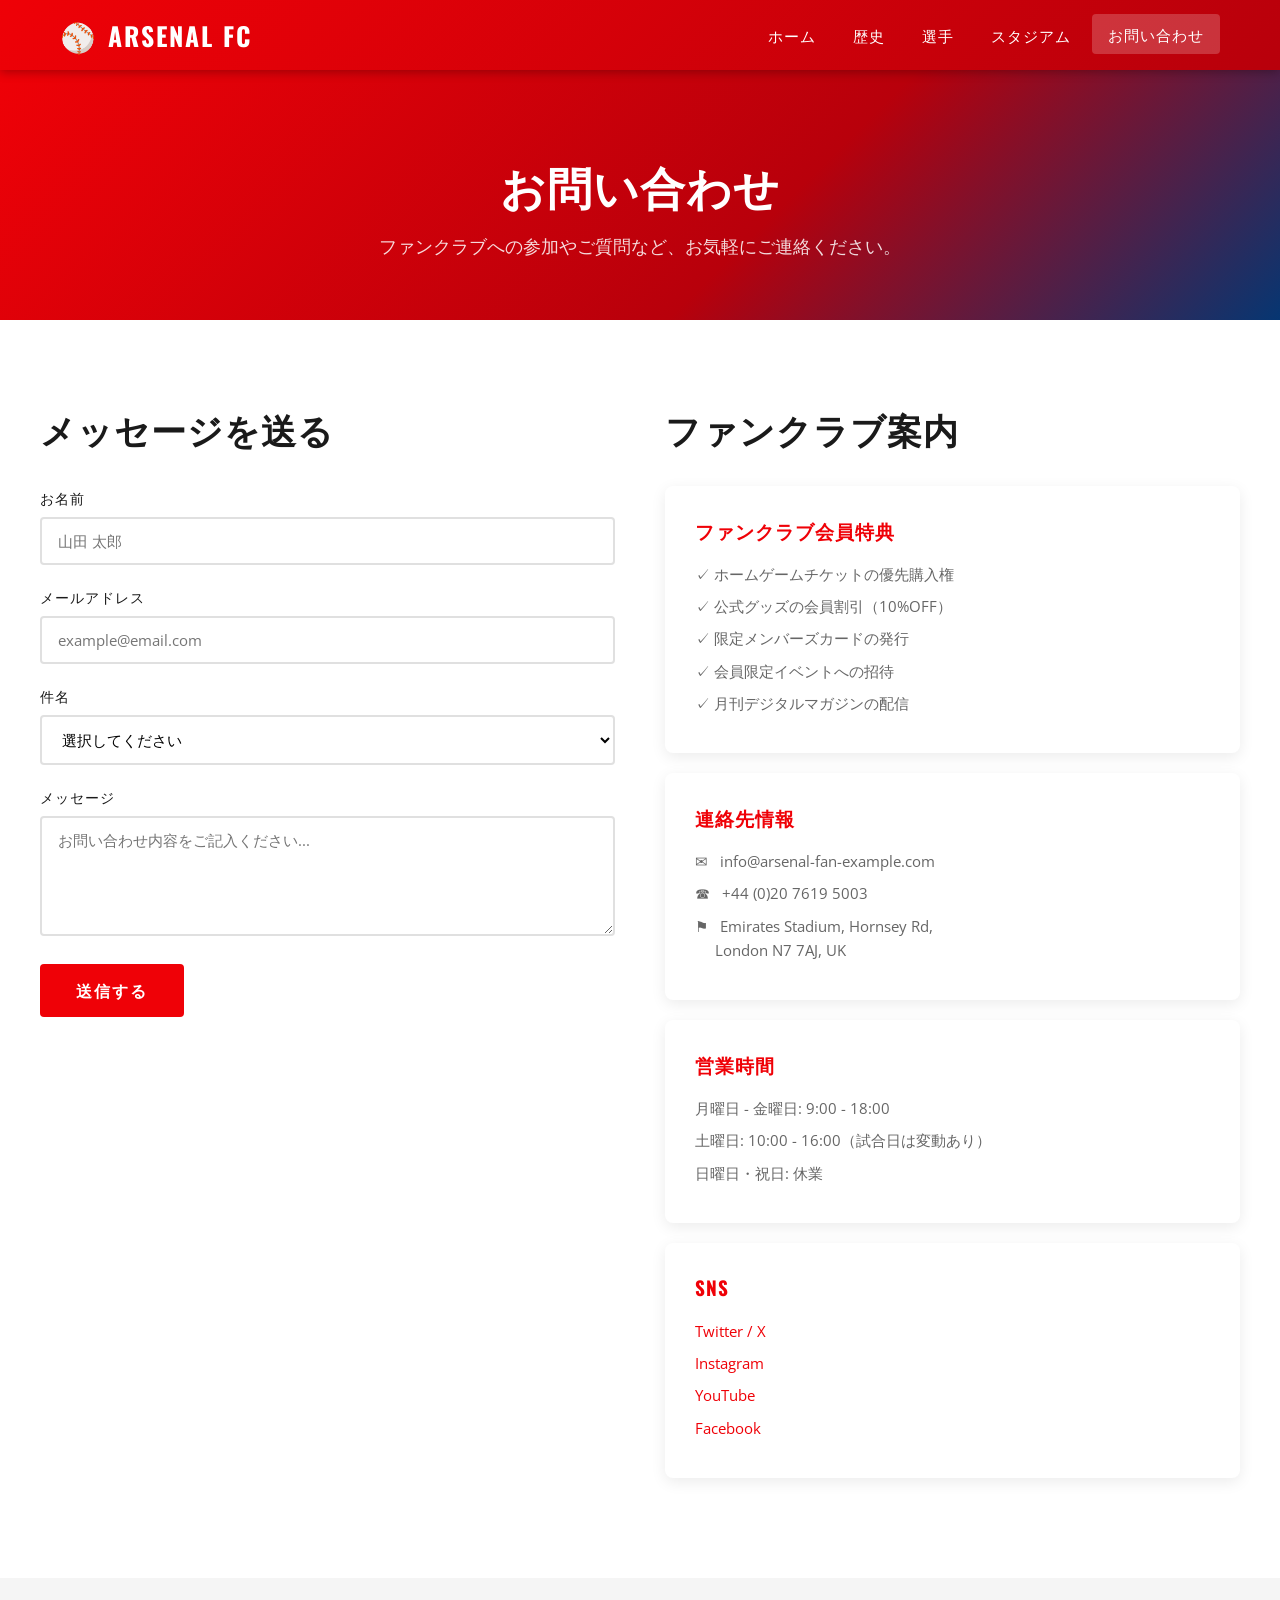
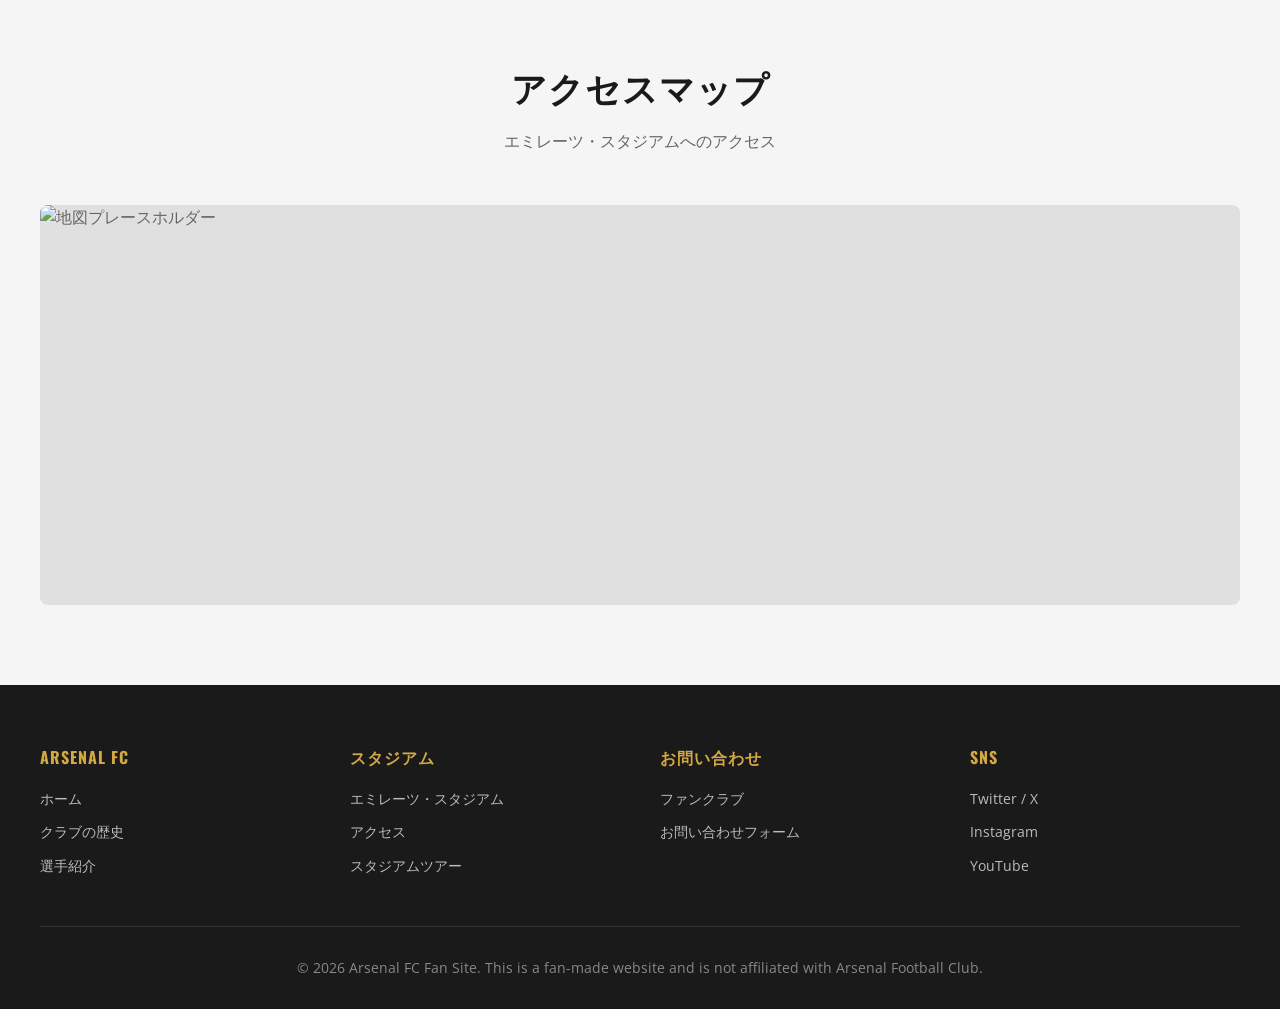
==== contact.html @ c9c91e34 "Add files via upload" ====
<!DOCTYPE html>
<html lang="ja">
<head>
  <meta charset="UTF-8">
  <meta name="viewport" content="width=device-width, initial-scale=1.0">
  <title>Arsenal FC - お問い合わせ</title>
  <link rel="stylesheet" href="style.css">
</head>
<body>

  <!-- Header -->
  <header class="site-header">
    <div class="header-inner">
      <a href="index.html" class="logo">
        <span class="cannon">&#9918;</span> ARSENAL FC
      </a>
      <button class="nav-toggle" onclick="document.querySelector('.main-nav').classList.toggle('open')" aria-label="メニュー">&#9776;</button>
      <nav class="main-nav">
        <ul>
          <li><a href="index.html">ホーム</a></li>
          <li><a href="history.html">歴史</a></li>
          <li><a href="players.html">選手</a></li>
          <li><a href="stadium.html">スタジアム</a></li>
          <li><a href="contact.html" class="active">お問い合わせ</a></li>
        </ul>
      </nav>
    </div>
  </header>

  <!-- Page Hero -->
  <section class="page-hero">
    <h1>お問い合わせ</h1>
    <p>ファンクラブへの参加やご質問など、お気軽にご連絡ください。</p>
  </section>

  <!-- Contact Section -->
  <section class="section section-light">
    <div class="container">
      <div class="contact-grid">

        <!-- Form -->
        <div>
          <h2 class="section-title" style="text-align: left; margin-bottom: 30px;">メッセージを送る</h2>
          <form onsubmit="event.preventDefault(); alert('送信ありがとうございます！（デモ）');">
            <div class="form-group">
              <label for="name">お名前</label>
              <input type="text" id="name" placeholder="山田 太郎" required>
            </div>
            <div class="form-group">
              <label for="email">メールアドレス</label>
              <input type="email" id="email" placeholder="example@email.com" required>
            </div>
            <div class="form-group">
              <label for="subject">件名</label>
              <select id="subject">
                <option value="">選択してください</option>
                <option value="fanclub">ファンクラブについて</option>
                <option value="tickets">チケットについて</option>
                <option value="tour">スタジアムツアーについて</option>
                <option value="shop">グッズ・ショップについて</option>
                <option value="other">その他</option>
              </select>
            </div>
            <div class="form-group">
              <label for="message">メッセージ</label>
              <textarea id="message" placeholder="お問い合わせ内容をご記入ください..." required></textarea>
            </div>
            <button type="submit" class="btn btn-primary" style="background: var(--arsenal-red); color: white;">送信する</button>
          </form>
        </div>

        <!-- Info -->
        <div>
          <h2 class="section-title" style="text-align: left; margin-bottom: 30px;">ファンクラブ案内</h2>

          <div class="contact-info-card">
            <h3>ファンクラブ会員特典</h3>
            <p>&#10003; ホームゲームチケットの優先購入権</p>
            <p>&#10003; 公式グッズの会員割引（10%OFF）</p>
            <p>&#10003; 限定メンバーズカードの発行</p>
            <p>&#10003; 会員限定イベントへの招待</p>
            <p>&#10003; 月刊デジタルマガジンの配信</p>
          </div>

          <div class="contact-info-card">
            <h3>連絡先情報</h3>
            <p><span class="icon">&#9993;</span> info@arsenal-fan-example.com</p>
            <p><span class="icon">&#9742;</span> +44 (0)20 7619 5003</p>
            <p><span class="icon">&#9873;</span> Emirates Stadium, Hornsey Rd,<br>&nbsp;&nbsp;&nbsp;&nbsp;&nbsp;London N7 7AJ, UK</p>
          </div>

          <div class="contact-info-card">
            <h3>営業時間</h3>
            <p>月曜日 - 金曜日: 9:00 - 18:00</p>
            <p>土曜日: 10:00 - 16:00（試合日は変動あり）</p>
            <p>日曜日・祝日: 休業</p>
          </div>

          <div class="contact-info-card">
            <h3>SNS</h3>
            <p><a href="#" style="color: var(--arsenal-red);">Twitter / X</a></p>
            <p><a href="#" style="color: var(--arsenal-red);">Instagram</a></p>
            <p><a href="#" style="color: var(--arsenal-red);">YouTube</a></p>
            <p><a href="#" style="color: var(--arsenal-red);">Facebook</a></p>
          </div>
        </div>

      </div>
    </div>
  </section>

  <!-- Map Placeholder -->
  <section class="section">
    <div class="container">
      <h2 class="section-title">アクセスマップ</h2>
      <p class="section-subtitle">エミレーツ・スタジアムへのアクセス</p>
      <div style="width: 100%; height: 400px; background: var(--light-gray); border-radius: 8px; display: flex; align-items: center; justify-content: center; color: var(--gray);">
        <img src="https://placehold.co/1200x400/E0E0E0/666666?text=Google+Maps+Embed+Area" alt="地図プレースホルダー" style="width: 100%; height: 100%; object-fit: cover; border-radius: 8px;">
      </div>
    </div>
  </section>

  <!-- Footer -->
  <footer class="site-footer">
    <div class="footer-grid">
      <div class="footer-col">
        <h4>Arsenal FC</h4>
        <ul>
          <li><a href="index.html">ホーム</a></li>
          <li><a href="history.html">クラブの歴史</a></li>
          <li><a href="players.html">選手紹介</a></li>
        </ul>
      </div>
      <div class="footer-col">
        <h4>スタジアム</h4>
        <ul>
          <li><a href="stadium.html">エミレーツ・スタジアム</a></li>
          <li><a href="stadium.html">アクセス</a></li>
          <li><a href="stadium.html">スタジアムツアー</a></li>
        </ul>
      </div>
      <div class="footer-col">
        <h4>お問い合わせ</h4>
        <ul>
          <li><a href="contact.html">ファンクラブ</a></li>
          <li><a href="contact.html">お問い合わせフォーム</a></li>
        </ul>
      </div>
      <div class="footer-col">
        <h4>SNS</h4>
        <ul>
          <li><a href="#">Twitter / X</a></li>
          <li><a href="#">Instagram</a></li>
          <li><a href="#">YouTube</a></li>
        </ul>
      </div>
    </div>
    <div class="footer-bottom">
      <p>&copy; 2026 Arsenal FC Fan Site. This is a fan-made website and is not affiliated with Arsenal Football Club.</p>
    </div>
  </footer>

</body>
</html>
---- style.css ----
/* ===== Arsenal FC Website - Global Styles ===== */
@import url('https://fonts.googleapis.com/css2?family=Oswald:wght@400;500;600;700&family=Open+Sans:wght@400;600;700&display=swap');

:root {
  --arsenal-red: #EF0107;
  --arsenal-dark-red: #B8000B;
  --arsenal-navy: #063672;
  --arsenal-gold: #D4A843;
  --white: #FFFFFF;
  --off-white: #F5F5F5;
  --dark: #1A1A1A;
  --gray: #666666;
  --light-gray: #E0E0E0;
}

* {
  margin: 0;
  padding: 0;
  box-sizing: border-box;
}

body {
  font-family: 'Open Sans', sans-serif;
  color: var(--dark);
  background-color: var(--off-white);
  line-height: 1.6;
}

h1, h2, h3, h4 {
  font-family: 'Oswald', sans-serif;
  text-transform: uppercase;
  letter-spacing: 1px;
}

a {
  text-decoration: none;
  color: inherit;
}

img {
  max-width: 100%;
  height: auto;
}

/* ===== Header & Navigation ===== */
.site-header {
  background: linear-gradient(135deg, var(--arsenal-red) 0%, var(--arsenal-dark-red) 100%);
  color: var(--white);
  position: sticky;
  top: 0;
  z-index: 1000;
  box-shadow: 0 2px 10px rgba(0,0,0,0.3);
}

.header-inner {
  max-width: 1200px;
  margin: 0 auto;
  padding: 0 20px;
  display: flex;
  align-items: center;
  justify-content: space-between;
  height: 70px;
}

.logo {
  font-family: 'Oswald', sans-serif;
  font-size: 1.6rem;
  font-weight: 700;
  letter-spacing: 2px;
  display: flex;
  align-items: center;
  gap: 10px;
}

.logo .cannon {
  font-size: 1.8rem;
}

.nav-toggle {
  display: none;
  background: none;
  border: none;
  color: var(--white);
  font-size: 1.6rem;
  cursor: pointer;
  padding: 5px;
}

.main-nav ul {
  display: flex;
  list-style: none;
  gap: 5px;
}

.main-nav a {
  display: block;
  padding: 8px 16px;
  font-family: 'Oswald', sans-serif;
  font-size: 0.95rem;
  font-weight: 500;
  letter-spacing: 1px;
  text-transform: uppercase;
  color: var(--white);
  border-radius: 4px;
  transition: background 0.3s, transform 0.2s;
}

.main-nav a:hover,
.main-nav a.active {
  background: rgba(255,255,255,0.2);
  transform: translateY(-1px);
}

/* ===== Hero Section ===== */
.hero {
  position: relative;
  height: 70vh;
  min-height: 400px;
  display: flex;
  align-items: center;
  justify-content: center;
  text-align: center;
  color: var(--white);
  overflow: hidden;
}

.hero-bg {
  position: absolute;
  inset: 0;
  background: linear-gradient(135deg, var(--arsenal-red), var(--arsenal-dark-red) 50%, var(--arsenal-navy) 100%);
  z-index: 0;
}

.hero-bg::after {
  content: '';
  position: absolute;
  inset: 0;
  background: url("data:image/svg+xml,%3Csvg width='60' height='60' viewBox='0 0 60 60' xmlns='http://www.w3.org/2000/svg'%3E%3Cg fill='none' fill-rule='evenodd'%3E%3Cg fill='%23ffffff' fill-opacity='0.05'%3E%3Cpath d='M36 34v-4h-2v4h-4v2h4v4h2v-4h4v-2h-4zm0-30V0h-2v4h-4v2h4v4h2V6h4V4h-4zM6 34v-4H4v4H0v2h4v4h2v-4h4v-2H6zM6 4V0H4v4H0v2h4v4h2V6h4V4H6z'/%3E%3C/g%3E%3C/g%3E%3C/svg%3E");
}

.hero-content {
  position: relative;
  z-index: 1;
  padding: 20px;
}

.hero h1 {
  font-size: 3.5rem;
  margin-bottom: 15px;
  text-shadow: 2px 4px 8px rgba(0,0,0,0.3);
}

.hero p {
  font-size: 1.25rem;
  max-width: 600px;
  margin: 0 auto 30px;
  opacity: 0.9;
}

.btn {
  display: inline-block;
  padding: 14px 36px;
  font-family: 'Oswald', sans-serif;
  font-size: 1rem;
  font-weight: 600;
  text-transform: uppercase;
  letter-spacing: 2px;
  border-radius: 4px;
  transition: all 0.3s;
  cursor: pointer;
  border: none;
}

.btn-primary {
  background: var(--white);
  color: var(--arsenal-red);
}

.btn-primary:hover {
  background: var(--arsenal-gold);
  color: var(--dark);
  transform: translateY(-2px);
  box-shadow: 0 4px 15px rgba(0,0,0,0.3);
}

.btn-outline {
  background: transparent;
  color: var(--white);
  border: 2px solid var(--white);
}

.btn-outline:hover {
  background: var(--white);
  color: var(--arsenal-red);
}

/* ===== Page Hero (smaller for sub-pages) ===== */
.page-hero {
  background: linear-gradient(135deg, var(--arsenal-red) 0%, var(--arsenal-dark-red) 60%, var(--arsenal-navy) 100%);
  color: var(--white);
  padding: 80px 20px 60px;
  text-align: center;
}

.page-hero h1 {
  font-size: 2.8rem;
  margin-bottom: 10px;
}

.page-hero p {
  font-size: 1.1rem;
  opacity: 0.85;
  max-width: 600px;
  margin: 0 auto;
}

/* ===== Sections ===== */
.section {
  padding: 80px 20px;
}

.section-dark {
  background: var(--dark);
  color: var(--white);
}

.section-red {
  background: var(--arsenal-red);
  color: var(--white);
}

.section-light {
  background: var(--white);
}

.container {
  max-width: 1200px;
  margin: 0 auto;
}

.section-title {
  text-align: center;
  font-size: 2.2rem;
  margin-bottom: 15px;
}

.section-subtitle {
  text-align: center;
  color: var(--gray);
  max-width: 600px;
  margin: 0 auto 50px;
}

.section-dark .section-subtitle {
  color: #aaa;
}

.section-red .section-subtitle {
  color: rgba(255,255,255,0.8);
}

/* ===== Cards ===== */
.card-grid {
  display: grid;
  grid-template-columns: repeat(auto-fit, minmax(300px, 1fr));
  gap: 30px;
}

.card {
  background: var(--white);
  border-radius: 8px;
  overflow: hidden;
  box-shadow: 0 4px 15px rgba(0,0,0,0.08);
  transition: transform 0.3s, box-shadow 0.3s;
}

.card:hover {
  transform: translateY(-5px);
  box-shadow: 0 8px 25px rgba(0,0,0,0.15);
}

.card-img {
  width: 100%;
  height: 200px;
  object-fit: cover;
  background: var(--light-gray);
  display: flex;
  align-items: center;
  justify-content: center;
  color: var(--gray);
  font-size: 0.9rem;
}

.card-body {
  padding: 25px;
}

.card-body h3 {
  font-size: 1.3rem;
  margin-bottom: 10px;
  color: var(--arsenal-red);
}

.card-body p {
  color: var(--gray);
  font-size: 0.95rem;
}

/* ===== Player Cards ===== */
.player-card {
  text-align: center;
  background: var(--white);
  border-radius: 8px;
  overflow: hidden;
  box-shadow: 0 4px 15px rgba(0,0,0,0.08);
  transition: transform 0.3s;
}

.player-card:hover {
  transform: translateY(-5px);
}

.player-img {
  width: 100%;
  height: 280px;
  background: linear-gradient(135deg, var(--arsenal-red), var(--arsenal-dark-red));
  display: flex;
  align-items: center;
  justify-content: center;
  color: var(--white);
  font-size: 4rem;
}

.player-info {
  padding: 20px;
}

.player-info h3 {
  font-size: 1.2rem;
  color: var(--dark);
  margin-bottom: 5px;
}

.player-info .position {
  color: var(--arsenal-red);
  font-weight: 600;
  font-size: 0.85rem;
  text-transform: uppercase;
  letter-spacing: 1px;
  margin-bottom: 8px;
}

.player-info .years {
  color: var(--gray);
  font-size: 0.85rem;
}

.player-info p {
  color: var(--gray);
  font-size: 0.9rem;
  margin-top: 10px;
}

/* ===== Stats Bar ===== */
.stats-bar {
  display: grid;
  grid-template-columns: repeat(auto-fit, minmax(150px, 1fr));
  gap: 20px;
  text-align: center;
  padding: 40px 0;
}

.stat-item h3 {
  font-size: 2.5rem;
  color: var(--arsenal-gold);
  margin-bottom: 5px;
}

.stat-item p {
  font-size: 0.9rem;
  opacity: 0.8;
}

/* ===== Timeline ===== */
.timeline {
  position: relative;
  max-width: 800px;
  margin: 0 auto;
  padding: 20px 0;
}

.timeline::before {
  content: '';
  position: absolute;
  left: 50%;
  transform: translateX(-50%);
  width: 3px;
  height: 100%;
  background: var(--arsenal-red);
}

.timeline-item {
  position: relative;
  width: 50%;
  padding: 20px 40px;
}

.timeline-item:nth-child(odd) {
  left: 0;
  text-align: right;
}

.timeline-item:nth-child(even) {
  left: 50%;
}

.timeline-item::before {
  content: '';
  position: absolute;
  top: 30px;
  width: 16px;
  height: 16px;
  background: var(--arsenal-red);
  border: 3px solid var(--white);
  border-radius: 50%;
}

.timeline-item:nth-child(odd)::before {
  right: -8px;
}

.timeline-item:nth-child(even)::before {
  left: -8px;
}

.timeline-year {
  font-family: 'Oswald', sans-serif;
  font-size: 1.4rem;
  color: var(--arsenal-red);
  margin-bottom: 5px;
}

.timeline-text h3 {
  font-size: 1.1rem;
  margin-bottom: 5px;
  text-transform: none;
}

.timeline-text p {
  font-size: 0.9rem;
  color: var(--gray);
}

/* ===== Stadium Info ===== */
.stadium-feature {
  display: grid;
  grid-template-columns: 1fr 1fr;
  gap: 40px;
  align-items: center;
  margin-bottom: 60px;
}

.stadium-feature:nth-child(even) {
  direction: rtl;
}

.stadium-feature:nth-child(even) > * {
  direction: ltr;
}

.stadium-img {
  width: 100%;
  height: 350px;
  background: var(--light-gray);
  border-radius: 8px;
  display: flex;
  align-items: center;
  justify-content: center;
  color: var(--gray);
  font-size: 0.9rem;
  overflow: hidden;
}

.stadium-text h3 {
  font-size: 1.6rem;
  color: var(--arsenal-red);
  margin-bottom: 15px;
}

.stadium-text p {
  color: var(--gray);
  margin-bottom: 12px;
}

/* ===== Contact Form ===== */
.contact-grid {
  display: grid;
  grid-template-columns: 1fr 1fr;
  gap: 50px;
}

.form-group {
  margin-bottom: 20px;
}

.form-group label {
  display: block;
  font-family: 'Oswald', sans-serif;
  font-size: 0.9rem;
  text-transform: uppercase;
  letter-spacing: 1px;
  margin-bottom: 8px;
  color: var(--dark);
}

.form-group input,
.form-group textarea,
.form-group select {
  width: 100%;
  padding: 12px 16px;
  border: 2px solid var(--light-gray);
  border-radius: 4px;
  font-family: 'Open Sans', sans-serif;
  font-size: 0.95rem;
  transition: border-color 0.3s;
  background: var(--white);
}

.form-group input:focus,
.form-group textarea:focus,
.form-group select:focus {
  outline: none;
  border-color: var(--arsenal-red);
}

.form-group textarea {
  resize: vertical;
  min-height: 120px;
}

.contact-info-card {
  background: var(--white);
  border-radius: 8px;
  padding: 30px;
  box-shadow: 0 4px 15px rgba(0,0,0,0.08);
  margin-bottom: 20px;
}

.contact-info-card h3 {
  font-size: 1.2rem;
  color: var(--arsenal-red);
  margin-bottom: 15px;
}

.contact-info-card p {
  color: var(--gray);
  margin-bottom: 8px;
  font-size: 0.95rem;
}

.contact-info-card .icon {
  margin-right: 8px;
}

/* ===== Footer ===== */
.site-footer {
  background: var(--dark);
  color: var(--white);
  padding: 60px 20px 30px;
}

.footer-grid {
  max-width: 1200px;
  margin: 0 auto;
  display: grid;
  grid-template-columns: repeat(auto-fit, minmax(220px, 1fr));
  gap: 40px;
  margin-bottom: 40px;
}

.footer-col h4 {
  font-size: 1rem;
  margin-bottom: 15px;
  color: var(--arsenal-gold);
}

.footer-col ul {
  list-style: none;
}

.footer-col li {
  margin-bottom: 8px;
}

.footer-col a {
  color: #bbb;
  font-size: 0.9rem;
  transition: color 0.3s;
}

.footer-col a:hover {
  color: var(--white);
}

.footer-bottom {
  max-width: 1200px;
  margin: 0 auto;
  text-align: center;
  padding-top: 30px;
  border-top: 1px solid #333;
  font-size: 0.85rem;
  color: #888;
}

/* ===== Responsive ===== */
@media (max-width: 768px) {
  .nav-toggle {
    display: block;
  }

  .main-nav {
    display: none;
    position: absolute;
    top: 70px;
    left: 0;
    right: 0;
    background: var(--arsenal-dark-red);
    padding: 20px;
    box-shadow: 0 4px 10px rgba(0,0,0,0.3);
  }

  .main-nav.open {
    display: block;
  }

  .main-nav ul {
    flex-direction: column;
    gap: 5px;
  }

  .main-nav a {
    padding: 12px 16px;
  }

  .hero h1 {
    font-size: 2.2rem;
  }

  .hero p {
    font-size: 1rem;
  }

  .page-hero h1 {
    font-size: 2rem;
  }

  .section {
    padding: 50px 20px;
  }

  .section-title {
    font-size: 1.8rem;
  }

  .timeline::before {
    left: 20px;
  }

  .timeline-item {
    width: 100%;
    left: 0 !important;
    text-align: left !important;
    padding-left: 50px;
    padding-right: 20px;
  }

  .timeline-item::before {
    left: 12px !important;
    right: auto !important;
  }

  .stadium-feature {
    grid-template-columns: 1fr;
  }

  .stadium-feature:nth-child(even) {
    direction: ltr;
  }

  .contact-grid {
    grid-template-columns: 1fr;
  }

  .stats-bar {
    grid-template-columns: repeat(2, 1fr);
  }

  .card-grid {
    grid-template-columns: 1fr;
  }
}

@media (max-width: 480px) {
  .hero {
    height: 60vh;
    min-height: 350px;
  }

  .hero h1 {
    font-size: 1.8rem;
  }

  .btn {
    padding: 12px 28px;
    font-size: 0.9rem;
  }

  .stats-bar {
    grid-template-columns: 1fr 1fr;
  }

  .stat-item h3 {
    font-size: 2rem;
  }
}
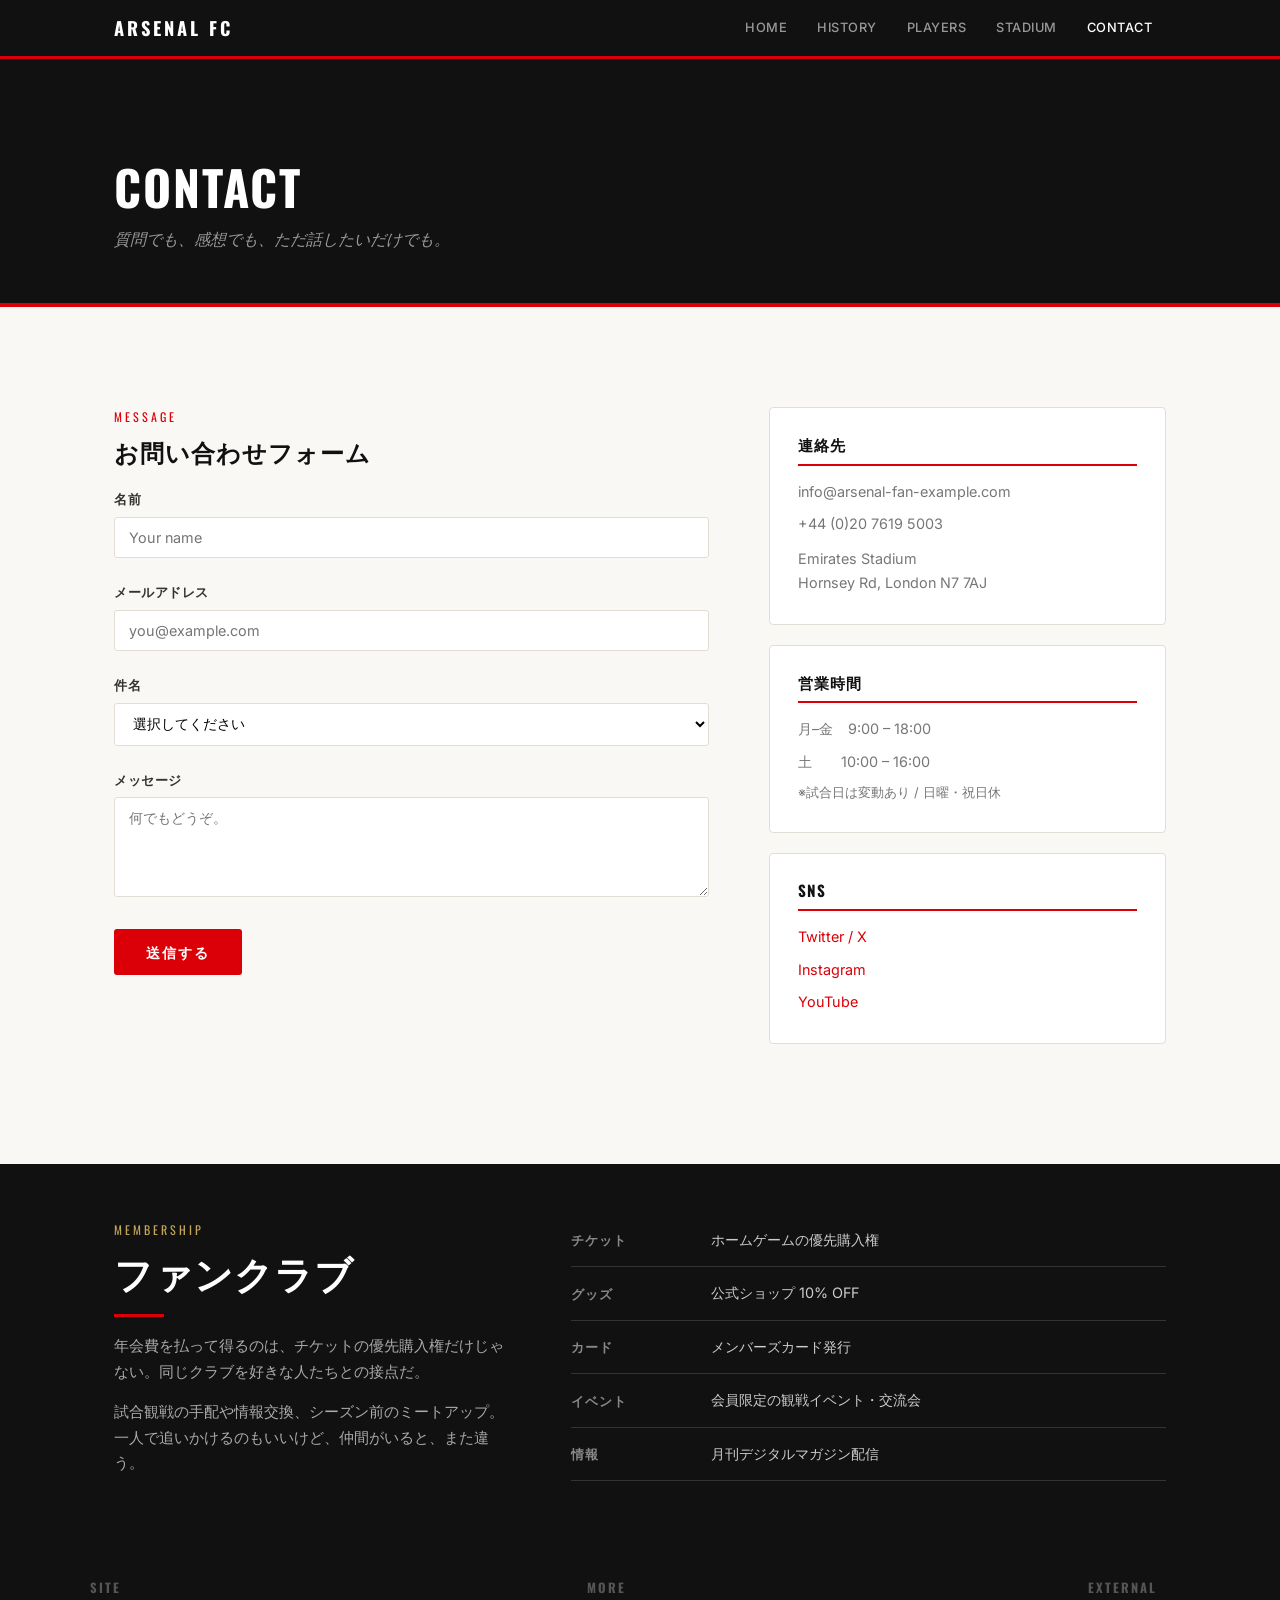
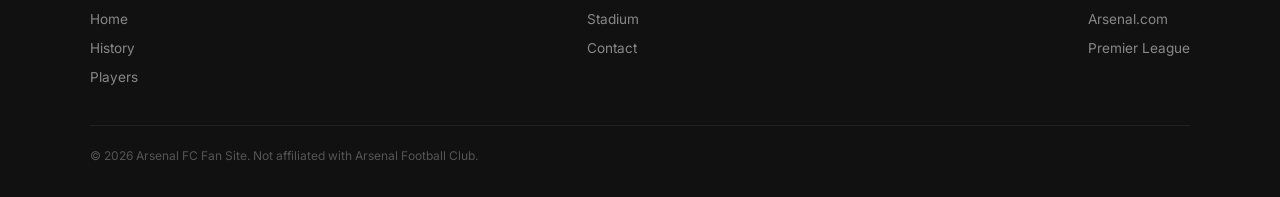
==== commit b87575df: "修正_v1 AI臭削除のためテキストとレイアウト調整" ====
--- a/contact.html
+++ b/contact.html
@@ -3,105 +3,90 @@
 <head>
   <meta charset="UTF-8">
   <meta name="viewport" content="width=device-width, initial-scale=1.0">
-  <title>Arsenal FC - お問い合わせ</title>
+  <title>Arsenal FC — Contact</title>
   <link rel="stylesheet" href="style.css">
 </head>
 <body>
 
-  <!-- Header -->
   <header class="site-header">
     <div class="header-inner">
-      <a href="index.html" class="logo">
-        <span class="cannon">&#9918;</span> ARSENAL FC
-      </a>
-      <button class="nav-toggle" onclick="document.querySelector('.main-nav').classList.toggle('open')" aria-label="メニュー">&#9776;</button>
+      <a href="index.html" class="logo">Arsenal FC</a>
+      <button class="nav-toggle" onclick="document.querySelector('.main-nav').classList.toggle('open')" aria-label="Menu">&#9776;</button>
       <nav class="main-nav">
         <ul>
-          <li><a href="index.html">ホーム</a></li>
-          <li><a href="history.html">歴史</a></li>
-          <li><a href="players.html">選手</a></li>
-          <li><a href="stadium.html">スタジアム</a></li>
-          <li><a href="contact.html" class="active">お問い合わせ</a></li>
+          <li><a href="index.html">Home</a></li>
+          <li><a href="history.html">History</a></li>
+          <li><a href="players.html">Players</a></li>
+          <li><a href="stadium.html">Stadium</a></li>
+          <li><a href="contact.html" class="active">Contact</a></li>
         </ul>
       </nav>
     </div>
   </header>
 
-  <!-- Page Hero -->
-  <section class="page-hero">
-    <h1>お問い合わせ</h1>
-    <p>ファンクラブへの参加やご質問など、お気軽にご連絡ください。</p>
-  </section>
+  <div class="page-header">
+    <div class="container">
+      <h1>Contact</h1>
+      <p class="lead">質問でも、感想でも、ただ話したいだけでも。</p>
+    </div>
+  </div>
+  <div class="page-header-accent"></div>
 
-  <!-- Contact Section -->
-  <section class="section section-light">
+  <!-- メインコンテンツ: フォーム（左寄せで広め） + サイドに情報（狭め） -->
+  <section class="section">
     <div class="container">
-      <div class="contact-grid">
+      <div class="split split--wide-left">
 
-        <!-- Form -->
         <div>
-          <h2 class="section-title" style="text-align: left; margin-bottom: 30px;">メッセージを送る</h2>
-          <form onsubmit="event.preventDefault(); alert('送信ありがとうございます！（デモ）');">
+          <span class="overline">Message</span>
+          <h2 class="heading-md" style="margin-bottom: 24px;">お問い合わせフォーム</h2>
+          <form onsubmit="event.preventDefault(); alert('送信しました（デモ）');">
             <div class="form-group">
-              <label for="name">お名前</label>
-              <input type="text" id="name" placeholder="山田 太郎" required>
+              <label for="name">名前</label>
+              <input type="text" id="name" placeholder="Your name" required>
             </div>
             <div class="form-group">
               <label for="email">メールアドレス</label>
-              <input type="email" id="email" placeholder="example@email.com" required>
+              <input type="email" id="email" placeholder="you@example.com" required>
             </div>
             <div class="form-group">
               <label for="subject">件名</label>
               <select id="subject">
                 <option value="">選択してください</option>
                 <option value="fanclub">ファンクラブについて</option>
-                <option value="tickets">チケットについて</option>
-                <option value="tour">スタジアムツアーについて</option>
-                <option value="shop">グッズ・ショップについて</option>
-                <option value="other">その他</option>
+                <option value="tickets">チケット関連</option>
+                <option value="tour">スタジアムツアー</option>
+                <option value="general">その他・一般</option>
               </select>
             </div>
             <div class="form-group">
               <label for="message">メッセージ</label>
-              <textarea id="message" placeholder="お問い合わせ内容をご記入ください..." required></textarea>
+              <textarea id="message" placeholder="何でもどうぞ。" required></textarea>
             </div>
-            <button type="submit" class="btn btn-primary" style="background: var(--arsenal-red); color: white;">送信する</button>
+            <button type="submit" class="btn btn--red">送信する</button>
           </form>
         </div>
 
-        <!-- Info -->
         <div>
-          <h2 class="section-title" style="text-align: left; margin-bottom: 30px;">ファンクラブ案内</h2>
-
-          <div class="contact-info-card">
-            <h3>ファンクラブ会員特典</h3>
-            <p>&#10003; ホームゲームチケットの優先購入権</p>
-            <p>&#10003; 公式グッズの会員割引（10%OFF）</p>
-            <p>&#10003; 限定メンバーズカードの発行</p>
-            <p>&#10003; 会員限定イベントへの招待</p>
-            <p>&#10003; 月刊デジタルマガジンの配信</p>
+          <div class="aside-box">
+            <h3>連絡先</h3>
+            <p>info@arsenal-fan-example.com</p>
+            <p>+44 (0)20 7619 5003</p>
+            <p style="margin-top: 10px;">Emirates Stadium<br>Hornsey Rd, London N7 7AJ</p>
           </div>
 
-          <div class="contact-info-card">
-            <h3>連絡先情報</h3>
-            <p><span class="icon">&#9993;</span> info@arsenal-fan-example.com</p>
-            <p><span class="icon">&#9742;</span> +44 (0)20 7619 5003</p>
-            <p><span class="icon">&#9873;</span> Emirates Stadium, Hornsey Rd,<br>&nbsp;&nbsp;&nbsp;&nbsp;&nbsp;London N7 7AJ, UK</p>
+          <div class="aside-box">
+            <h3>営業時間</h3>
+            <p>月–金 &ensp; 9:00 – 18:00</p>
+            <p>土 &ensp;&ensp;&ensp; 10:00 – 16:00</p>
+            <p style="font-size: 0.8rem; margin-top: 6px;">※試合日は変動あり / 日曜・祝日休</p>
           </div>
 
-          <div class="contact-info-card">
-            <h3>営業時間</h3>
-            <p>月曜日 - 金曜日: 9:00 - 18:00</p>
-            <p>土曜日: 10:00 - 16:00（試合日は変動あり）</p>
-            <p>日曜日・祝日: 休業</p>
-          </div>
-
-          <div class="contact-info-card">
+          <div class="aside-box">
             <h3>SNS</h3>
-            <p><a href="#" style="color: var(--arsenal-red);">Twitter / X</a></p>
-            <p><a href="#" style="color: var(--arsenal-red);">Instagram</a></p>
-            <p><a href="#" style="color: var(--arsenal-red);">YouTube</a></p>
-            <p><a href="#" style="color: var(--arsenal-red);">Facebook</a></p>
+            <p><a href="#" style="color: var(--red);">Twitter / X</a></p>
+            <p><a href="#" style="color: var(--red);">Instagram</a></p>
+            <p><a href="#" style="color: var(--red);">YouTube</a></p>
           </div>
         </div>
 
@@ -109,54 +94,59 @@
     </div>
   </section>
 
-  <!-- Map Placeholder -->
-  <section class="section">
+  <!-- ファンクラブ案内: 独立したセクションとして切り出す -->
+  <section class="section--tight section--dark">
     <div class="container">
-      <h2 class="section-title">アクセスマップ</h2>
-      <p class="section-subtitle">エミレーツ・スタジアムへのアクセス</p>
-      <div style="width: 100%; height: 400px; background: var(--light-gray); border-radius: 8px; display: flex; align-items: center; justify-content: center; color: var(--gray);">
-        <img src="https://placehold.co/1200x400/E0E0E0/666666?text=Google+Maps+Embed+Area" alt="地図プレースホルダー" style="width: 100%; height: 100%; object-fit: cover; border-radius: 8px;">
+      <div class="split split--wide-right split--center">
+        <div>
+          <span class="overline">Membership</span>
+          <h2 class="heading-lg">ファンクラブ</h2>
+          <div class="red-line" style="margin-bottom: 16px;"></div>
+          <div class="prose">
+            <p>年会費を払って得るのは、チケットの優先購入権だけじゃない。同じクラブを好きな人たちとの接点だ。</p>
+            <p>試合観戦の手配や情報交換、シーズン前のミートアップ。一人で追いかけるのもいいけど、仲間がいると、また違う。</p>
+          </div>
+        </div>
+        <div>
+          <table class="info-table">
+            <tr><th>チケット</th><td>ホームゲームの優先購入権</td></tr>
+            <tr><th>グッズ</th><td>公式ショップ 10% OFF</td></tr>
+            <tr><th>カード</th><td>メンバーズカード発行</td></tr>
+            <tr><th>イベント</th><td>会員限定の観戦イベント・交流会</td></tr>
+            <tr><th>情報</th><td>月刊デジタルマガジン配信</td></tr>
+          </table>
+        </div>
       </div>
     </div>
   </section>
 
-  <!-- Footer -->
   <footer class="site-footer">
-    <div class="footer-grid">
+    <div class="footer-inner">
       <div class="footer-col">
-        <h4>Arsenal FC</h4>
+        <h4>Site</h4>
         <ul>
-          <li><a href="index.html">ホーム</a></li>
-          <li><a href="history.html">クラブの歴史</a></li>
-          <li><a href="players.html">選手紹介</a></li>
+          <li><a href="index.html">Home</a></li>
+          <li><a href="history.html">History</a></li>
+          <li><a href="players.html">Players</a></li>
         </ul>
       </div>
       <div class="footer-col">
-        <h4>スタジアム</h4>
+        <h4>More</h4>
         <ul>
-          <li><a href="stadium.html">エミレーツ・スタジアム</a></li>
-          <li><a href="stadium.html">アクセス</a></li>
-          <li><a href="stadium.html">スタジアムツアー</a></li>
+          <li><a href="stadium.html">Stadium</a></li>
+          <li><a href="contact.html">Contact</a></li>
         </ul>
       </div>
       <div class="footer-col">
-        <h4>お問い合わせ</h4>
+        <h4>External</h4>
         <ul>
-          <li><a href="contact.html">ファンクラブ</a></li>
-          <li><a href="contact.html">お問い合わせフォーム</a></li>
-        </ul>
-      </div>
-      <div class="footer-col">
-        <h4>SNS</h4>
-        <ul>
-          <li><a href="#">Twitter / X</a></li>
-          <li><a href="#">Instagram</a></li>
-          <li><a href="#">YouTube</a></li>
+          <li><a href="#">Arsenal.com</a></li>
+          <li><a href="#">Premier League</a></li>
         </ul>
       </div>
     </div>
     <div class="footer-bottom">
-      <p>&copy; 2026 Arsenal FC Fan Site. This is a fan-made website and is not affiliated with Arsenal Football Club.</p>
+      &copy; 2026 Arsenal FC Fan Site. Not affiliated with Arsenal Football Club.
     </div>
   </footer>
 
--- a/style.css
+++ b/style.css
@@ -1,725 +1,575 @@
-/* ===== Arsenal FC Website - Global Styles ===== */
-@import url('https://fonts.googleapis.com/css2?family=Oswald:wght@400;500;600;700&family=Open+Sans:wght@400;600;700&display=swap');
+@import url('https://fonts.googleapis.com/css2?family=Oswald:wght@400;500;600;700&family=Source+Serif+4:ital,wght@0,400;0,600;0,700;1,400&family=Inter:wght@400;500;600&display=swap');
 
 :root {
-  --arsenal-red: #EF0107;
-  --arsenal-dark-red: #B8000B;
-  --arsenal-navy: #063672;
-  --arsenal-gold: #D4A843;
+  --red: #DB0007;
+  --dark-red: #9C0004;
+  --navy: #063672;
+  --gold: #C5A55A;
   --white: #FFFFFF;
-  --off-white: #F5F5F5;
-  --dark: #1A1A1A;
-  --gray: #666666;
-  --light-gray: #E0E0E0;
-}
-
-* {
-  margin: 0;
-  padding: 0;
-  box-sizing: border-box;
-}
+  --cream: #FAF8F5;
+  --dark: #111111;
+  --mid: #333333;
+  --gray: #777777;
+  --border: #E2DDD5;
+}
+
+*, *::before, *::after { margin: 0; padding: 0; box-sizing: border-box; }
 
 body {
-  font-family: 'Open Sans', sans-serif;
+  font-family: 'Inter', sans-serif;
   color: var(--dark);
-  background-color: var(--off-white);
-  line-height: 1.6;
-}
-
-h1, h2, h3, h4 {
-  font-family: 'Oswald', sans-serif;
-  text-transform: uppercase;
-  letter-spacing: 1px;
-}
-
-a {
-  text-decoration: none;
-  color: inherit;
-}
-
-img {
-  max-width: 100%;
-  height: auto;
-}
-
-/* ===== Header & Navigation ===== */
+  background: var(--cream);
+  line-height: 1.7;
+  font-size: 15px;
+  -webkit-font-smoothing: antialiased;
+}
+
+h1, h2, h3, h4 { font-family: 'Oswald', sans-serif; line-height: 1.15; }
+.serif { font-family: 'Source Serif 4', Georgia, serif; }
+
+a { text-decoration: none; color: inherit; }
+img { max-width: 100%; height: auto; display: block; }
+
+/* ---------- Header ---------- */
 .site-header {
-  background: linear-gradient(135deg, var(--arsenal-red) 0%, var(--arsenal-dark-red) 100%);
-  color: var(--white);
+  background: var(--dark);
   position: sticky;
   top: 0;
-  z-index: 1000;
-  box-shadow: 0 2px 10px rgba(0,0,0,0.3);
-}
-
+  z-index: 100;
+  border-bottom: 3px solid var(--red);
+}
 .header-inner {
-  max-width: 1200px;
+  max-width: 1100px;
   margin: 0 auto;
-  padding: 0 20px;
+  padding: 0 24px;
   display: flex;
   align-items: center;
   justify-content: space-between;
-  height: 70px;
-}
-
+  height: 56px;
+}
 .logo {
   font-family: 'Oswald', sans-serif;
-  font-size: 1.6rem;
+  font-size: 1.15rem;
   font-weight: 700;
-  letter-spacing: 2px;
-  display: flex;
-  align-items: center;
-  gap: 10px;
-}
-
-.logo .cannon {
-  font-size: 1.8rem;
-}
-
+  letter-spacing: 3px;
+  color: var(--white);
+  text-transform: uppercase;
+}
 .nav-toggle {
   display: none;
   background: none;
   border: none;
   color: var(--white);
-  font-size: 1.6rem;
+  font-size: 1.4rem;
   cursor: pointer;
-  padding: 5px;
-}
-
-.main-nav ul {
-  display: flex;
-  list-style: none;
-  gap: 5px;
-}
-
+}
+.main-nav ul { display: flex; list-style: none; gap: 2px; }
 .main-nav a {
   display: block;
-  padding: 8px 16px;
-  font-family: 'Oswald', sans-serif;
-  font-size: 0.95rem;
+  padding: 6px 14px;
+  font-family: 'Inter', sans-serif;
+  font-size: 0.8rem;
   font-weight: 500;
-  letter-spacing: 1px;
-  text-transform: uppercase;
-  color: var(--white);
-  border-radius: 4px;
-  transition: background 0.3s, transform 0.2s;
-}
-
-.main-nav a:hover,
-.main-nav a.active {
-  background: rgba(255,255,255,0.2);
-  transform: translateY(-1px);
-}
-
-/* ===== Hero Section ===== */
+  letter-spacing: 0.5px;
+  text-transform: uppercase;
+  color: #999;
+  transition: color 0.2s;
+}
+.main-nav a:hover { color: var(--white); }
+.main-nav a.active { color: var(--white); }
+
+/* ---------- Hero (index only) ---------- */
 .hero {
   position: relative;
-  height: 70vh;
-  min-height: 400px;
+  min-height: 85vh;
   display: flex;
-  align-items: center;
-  justify-content: center;
-  text-align: center;
+  align-items: flex-end;
   color: var(--white);
   overflow: hidden;
-}
-
+  background: var(--dark);
+}
 .hero-bg {
   position: absolute;
   inset: 0;
-  background: linear-gradient(135deg, var(--arsenal-red), var(--arsenal-dark-red) 50%, var(--arsenal-navy) 100%);
-  z-index: 0;
-}
-
+  background: linear-gradient(160deg, var(--red) 0%, var(--dark-red) 40%, var(--navy) 100%);
+  opacity: 0.9;
+}
 .hero-bg::after {
   content: '';
   position: absolute;
   inset: 0;
-  background: url("data:image/svg+xml,%3Csvg width='60' height='60' viewBox='0 0 60 60' xmlns='http://www.w3.org/2000/svg'%3E%3Cg fill='none' fill-rule='evenodd'%3E%3Cg fill='%23ffffff' fill-opacity='0.05'%3E%3Cpath d='M36 34v-4h-2v4h-4v2h4v4h2v-4h4v-2h-4zm0-30V0h-2v4h-4v2h4v4h2V6h4V4h-4zM6 34v-4H4v4H0v2h4v4h2v-4h4v-2H6zM6 4V0H4v4H0v2h4v4h2V6h4V4H6z'/%3E%3C/g%3E%3C/g%3E%3C/svg%3E");
-}
-
+  background: linear-gradient(to top, rgba(0,0,0,0.6) 0%, transparent 50%);
+}
 .hero-content {
   position: relative;
   z-index: 1;
-  padding: 20px;
-}
-
-.hero h1 {
-  font-size: 3.5rem;
-  margin-bottom: 15px;
-  text-shadow: 2px 4px 8px rgba(0,0,0,0.3);
-}
-
-.hero p {
-  font-size: 1.25rem;
-  max-width: 600px;
-  margin: 0 auto 30px;
-  opacity: 0.9;
-}
-
-.btn {
-  display: inline-block;
-  padding: 14px 36px;
-  font-family: 'Oswald', sans-serif;
-  font-size: 1rem;
-  font-weight: 600;
-  text-transform: uppercase;
+  max-width: 1100px;
+  margin: 0 auto;
+  padding: 0 24px 80px;
+  width: 100%;
+}
+.hero-content h1 {
+  font-size: 4.5rem;
+  font-weight: 700;
   letter-spacing: 2px;
-  border-radius: 4px;
-  transition: all 0.3s;
-  cursor: pointer;
-  border: none;
-}
-
-.btn-primary {
-  background: var(--white);
-  color: var(--arsenal-red);
-}
-
-.btn-primary:hover {
-  background: var(--arsenal-gold);
-  color: var(--dark);
-  transform: translateY(-2px);
-  box-shadow: 0 4px 15px rgba(0,0,0,0.3);
-}
-
-.btn-outline {
-  background: transparent;
-  color: var(--white);
-  border: 2px solid var(--white);
-}
-
-.btn-outline:hover {
-  background: var(--white);
-  color: var(--arsenal-red);
-}
-
-/* ===== Page Hero (smaller for sub-pages) ===== */
-.page-hero {
-  background: linear-gradient(135deg, var(--arsenal-red) 0%, var(--arsenal-dark-red) 60%, var(--arsenal-navy) 100%);
-  color: var(--white);
-  padding: 80px 20px 60px;
-  text-align: center;
-}
-
-.page-hero h1 {
-  font-size: 2.8rem;
-  margin-bottom: 10px;
-}
-
-.page-hero p {
-  font-size: 1.1rem;
+  text-transform: uppercase;
+  margin-bottom: 20px;
+}
+.hero-content .lead {
+  font-family: 'Source Serif 4', serif;
+  font-size: 1.15rem;
+  line-height: 1.8;
+  max-width: 520px;
   opacity: 0.85;
-  max-width: 600px;
-  margin: 0 auto;
-}
-
-/* ===== Sections ===== */
-.section {
-  padding: 80px 20px;
-}
-
-.section-dark {
+  font-style: italic;
+}
+
+/* ---------- Page Headers (sub-pages) ---------- */
+.page-header {
   background: var(--dark);
   color: var(--white);
-}
-
-.section-red {
-  background: var(--arsenal-red);
-  color: var(--white);
-}
-
-.section-light {
-  background: var(--white);
-}
-
-.container {
-  max-width: 1200px;
-  margin: 0 auto;
-}
-
-.section-title {
-  text-align: center;
-  font-size: 2.2rem;
-  margin-bottom: 15px;
-}
-
-.section-subtitle {
-  text-align: center;
-  color: var(--gray);
-  max-width: 600px;
-  margin: 0 auto 50px;
-}
-
-.section-dark .section-subtitle {
-  color: #aaa;
-}
-
-.section-red .section-subtitle {
-  color: rgba(255,255,255,0.8);
-}
-
-/* ===== Cards ===== */
-.card-grid {
+  padding: 100px 24px 50px;
+}
+.page-header .container { max-width: 1100px; margin: 0 auto; }
+.page-header h1 {
+  font-size: 3rem;
+  text-transform: uppercase;
+  letter-spacing: 2px;
+  margin-bottom: 12px;
+}
+.page-header .lead {
+  font-family: 'Source Serif 4', serif;
+  font-style: italic;
+  color: #999;
+  font-size: 1rem;
+  max-width: 480px;
+}
+.page-header-accent {
+  background: var(--red);
+  height: 4px;
+}
+
+/* ---------- Layout ---------- */
+.container { max-width: 1100px; margin: 0 auto; padding: 0 24px; }
+.container--narrow { max-width: 720px; }
+
+.section       { padding: 100px 24px; }
+.section--tight { padding: 50px 24px; }
+.section--spacious { padding: 140px 24px; }
+.section--dark { background: var(--dark); color: var(--white); }
+.section--red  { background: var(--red); color: var(--white); }
+.section--white { background: var(--white); }
+
+/* ---------- Typography ---------- */
+.heading-lg {
+  font-size: 2.4rem;
+  text-transform: uppercase;
+  letter-spacing: 1px;
+  margin-bottom: 16px;
+}
+.heading-md {
+  font-size: 1.5rem;
+  text-transform: uppercase;
+  letter-spacing: 1px;
+}
+.heading-sm {
+  font-size: 1.1rem;
+  text-transform: uppercase;
+  letter-spacing: 0.5px;
+}
+.overline {
+  font-family: 'Oswald', sans-serif;
+  font-size: 0.75rem;
+  text-transform: uppercase;
+  letter-spacing: 3px;
+  color: var(--red);
+  display: block;
+  margin-bottom: 10px;
+}
+.section--dark .overline,
+.section--red .overline { color: var(--gold); }
+
+.prose { max-width: 640px; }
+.prose p { margin-bottom: 1em; color: var(--mid); }
+.prose p:last-child { margin-bottom: 0; }
+.section--dark .prose p { color: #aaa; }
+
+.text-gray { color: var(--gray); }
+.text-red  { color: var(--red); }
+.text-gold { color: var(--gold); }
+
+/* ---------- Dividers ---------- */
+.red-line { width: 50px; height: 3px; background: var(--red); margin: 20px 0; }
+.red-line--center { margin-left: auto; margin-right: auto; }
+
+/* ---------- Two-column (asymmetric) ---------- */
+.split {
   display: grid;
-  grid-template-columns: repeat(auto-fit, minmax(300px, 1fr));
-  gap: 30px;
-}
-
-.card {
-  background: var(--white);
-  border-radius: 8px;
+  grid-template-columns: 1fr 1fr;
+  gap: 60px;
+  align-items: start;
+}
+.split--wide-left  { grid-template-columns: 3fr 2fr; }
+.split--wide-right { grid-template-columns: 2fr 3fr; }
+.split--center { align-items: center; }
+
+/* ---------- Image placeholders ---------- */
+.img-placeholder {
+  background: var(--border);
+  border-radius: 4px;
   overflow: hidden;
-  box-shadow: 0 4px 15px rgba(0,0,0,0.08);
-  transition: transform 0.3s, box-shadow 0.3s;
-}
-
-.card:hover {
-  transform: translateY(-5px);
-  box-shadow: 0 8px 25px rgba(0,0,0,0.15);
-}
-
-.card-img {
-  width: 100%;
-  height: 200px;
-  object-fit: cover;
-  background: var(--light-gray);
+  position: relative;
+}
+.img-placeholder img { width: 100%; height: 100%; object-fit: cover; }
+.img-placeholder--tall  { aspect-ratio: 3/4; }
+.img-placeholder--wide  { aspect-ratio: 16/9; }
+.img-placeholder--square { aspect-ratio: 1/1; }
+.img-placeholder--hero  { aspect-ratio: 2/1; }
+
+/* ---------- Spotlight (featured player etc.) ---------- */
+.spotlight {
+  display: grid;
+  grid-template-columns: 340px 1fr;
+  gap: 50px;
+  align-items: end;
+  padding: 60px 0;
+}
+.spotlight-img {
+  background: linear-gradient(135deg, var(--red) 0%, var(--dark-red) 100%);
+  border-radius: 4px;
+  aspect-ratio: 3/4;
   display: flex;
   align-items: center;
   justify-content: center;
+  overflow: hidden;
+}
+.spotlight-img img { width: 100%; height: 100%; object-fit: cover; }
+.spotlight-body h2 { font-size: 2.8rem; text-transform: uppercase; margin-bottom: 4px; }
+.spotlight-body .meta {
+  font-size: 0.85rem;
   color: var(--gray);
-  font-size: 0.9rem;
-}
-
-.card-body {
-  padding: 25px;
-}
-
-.card-body h3 {
-  font-size: 1.3rem;
-  margin-bottom: 10px;
-  color: var(--arsenal-red);
-}
-
-.card-body p {
-  color: var(--gray);
-  font-size: 0.95rem;
-}
-
-/* ===== Player Cards ===== */
-.player-card {
-  text-align: center;
+  margin-bottom: 20px;
+}
+.spotlight-body .meta span {
+  color: var(--red);
+  font-weight: 600;
+}
+
+/* ---------- Player list (compact) ---------- */
+.player-row {
+  display: grid;
+  grid-template-columns: 80px 1fr auto;
+  gap: 20px;
+  align-items: center;
+  padding: 24px 0;
+  border-bottom: 1px solid var(--border);
+}
+.player-row:last-child { border-bottom: none; }
+.player-thumb {
+  width: 80px;
+  height: 80px;
+  border-radius: 4px;
+  background: var(--border);
+  overflow: hidden;
+}
+.player-thumb img { width: 100%; height: 100%; object-fit: cover; }
+.player-row h3 { font-size: 1rem; margin-bottom: 2px; }
+.player-row .role { font-size: 0.8rem; color: var(--red); text-transform: uppercase; letter-spacing: 1px; font-weight: 600; }
+.player-row .desc { font-size: 0.85rem; color: var(--gray); margin-top: 4px; }
+.player-row .number {
+  font-family: 'Oswald', sans-serif;
+  font-size: 2.5rem;
+  color: var(--border);
+  font-weight: 700;
+}
+
+/* ---------- Compact card grid (non-uniform) ---------- */
+.cards-duo {
+  display: grid;
+  grid-template-columns: 1fr 1fr;
+  gap: 24px;
+}
+.card-v {
   background: var(--white);
-  border-radius: 8px;
+  border-radius: 4px;
   overflow: hidden;
-  box-shadow: 0 4px 15px rgba(0,0,0,0.08);
-  transition: transform 0.3s;
-}
-
-.player-card:hover {
-  transform: translateY(-5px);
-}
-
-.player-img {
-  width: 100%;
-  height: 280px;
-  background: linear-gradient(135deg, var(--arsenal-red), var(--arsenal-dark-red));
+  border: 1px solid var(--border);
+  transition: transform 0.2s;
+}
+.card-v:hover { transform: translateY(-3px); }
+.card-v img { width: 100%; aspect-ratio: 16/10; object-fit: cover; }
+.card-v-body { padding: 20px; }
+.card-v-body h3 { font-size: 1rem; margin-bottom: 6px; }
+.card-v-body p { font-size: 0.85rem; color: var(--gray); }
+
+/* ---------- Stats strip ---------- */
+.stats-strip {
   display: flex;
-  align-items: center;
-  justify-content: center;
-  color: var(--white);
-  font-size: 4rem;
-}
-
-.player-info {
-  padding: 20px;
-}
-
-.player-info h3 {
-  font-size: 1.2rem;
-  color: var(--dark);
-  margin-bottom: 5px;
-}
-
-.player-info .position {
-  color: var(--arsenal-red);
-  font-weight: 600;
-  font-size: 0.85rem;
+  justify-content: space-between;
+  flex-wrap: wrap;
+  gap: 20px;
+  padding: 40px 0;
+}
+.stats-strip dt {
+  font-family: 'Oswald', sans-serif;
+  font-size: 2.8rem;
+  font-weight: 700;
+  color: var(--gold);
+  line-height: 1;
+}
+.stats-strip dd {
+  font-size: 0.8rem;
+  color: #aaa;
   text-transform: uppercase;
   letter-spacing: 1px;
-  margin-bottom: 8px;
-}
-
-.player-info .years {
-  color: var(--gray);
-  font-size: 0.85rem;
-}
-
-.player-info p {
-  color: var(--gray);
-  font-size: 0.9rem;
-  margin-top: 10px;
-}
-
-/* ===== Stats Bar ===== */
-.stats-bar {
-  display: grid;
-  grid-template-columns: repeat(auto-fit, minmax(150px, 1fr));
-  gap: 20px;
-  text-align: center;
-  padding: 40px 0;
-}
-
-.stat-item h3 {
-  font-size: 2.5rem;
-  color: var(--arsenal-gold);
-  margin-bottom: 5px;
-}
-
-.stat-item p {
-  font-size: 0.9rem;
-  opacity: 0.8;
-}
-
-/* ===== Timeline ===== */
-.timeline {
-  position: relative;
-  max-width: 800px;
-  margin: 0 auto;
-  padding: 20px 0;
-}
-
-.timeline::before {
+  margin-top: 4px;
+}
+
+/* ---------- Timeline (history) ---------- */
+.tl { border-left: 3px solid var(--red); padding-left: 40px; margin-left: 20px; }
+.tl-item { position: relative; padding-bottom: 50px; }
+.tl-item:last-child { padding-bottom: 0; }
+.tl-item::before {
   content: '';
   position: absolute;
-  left: 50%;
-  transform: translateX(-50%);
-  width: 3px;
-  height: 100%;
-  background: var(--arsenal-red);
-}
-
-.timeline-item {
-  position: relative;
-  width: 50%;
-  padding: 20px 40px;
-}
-
-.timeline-item:nth-child(odd) {
-  left: 0;
-  text-align: right;
-}
-
-.timeline-item:nth-child(even) {
-  left: 50%;
-}
-
-.timeline-item::before {
-  content: '';
-  position: absolute;
-  top: 30px;
-  width: 16px;
-  height: 16px;
-  background: var(--arsenal-red);
-  border: 3px solid var(--white);
+  left: -49px;
+  top: 4px;
+  width: 14px;
+  height: 14px;
   border-radius: 50%;
-}
-
-.timeline-item:nth-child(odd)::before {
-  right: -8px;
-}
-
-.timeline-item:nth-child(even)::before {
-  left: -8px;
-}
-
-.timeline-year {
-  font-family: 'Oswald', sans-serif;
-  font-size: 1.4rem;
-  color: var(--arsenal-red);
-  margin-bottom: 5px;
-}
-
-.timeline-text h3 {
-  font-size: 1.1rem;
-  margin-bottom: 5px;
+  background: var(--red);
+  border: 3px solid var(--cream);
+}
+.tl-item--major::before {
+  width: 20px;
+  height: 20px;
+  left: -52px;
+  top: 0;
+  box-shadow: 0 0 0 4px rgba(219,0,7,0.15);
+}
+.tl-year {
+  font-family: 'Oswald', sans-serif;
+  font-size: 0.85rem;
+  letter-spacing: 2px;
+  color: var(--red);
+  margin-bottom: 4px;
+}
+.tl-item--major .tl-year { font-size: 1.1rem; }
+.tl-item h3 {
+  font-size: 1.05rem;
   text-transform: none;
-}
-
-.timeline-text p {
+  margin-bottom: 6px;
+}
+.tl-item--major h3 { font-size: 1.4rem; }
+.tl-item p { font-size: 0.9rem; color: var(--gray); max-width: 520px; }
+
+/* ---------- Blockquote ---------- */
+.bq {
+  border-left: 4px solid var(--gold);
+  padding: 20px 0 20px 30px;
+  margin: 40px 0;
+}
+.bq p {
+  font-family: 'Source Serif 4', serif;
+  font-size: 1.3rem;
+  font-style: italic;
+  line-height: 1.6;
+  color: var(--mid);
+}
+.bq cite {
+  display: block;
+  margin-top: 12px;
+  font-style: normal;
+  font-family: 'Inter', sans-serif;
+  font-size: 0.8rem;
+  color: var(--gray);
+  letter-spacing: 0.5px;
+}
+.section--dark .bq { border-color: var(--red); }
+.section--dark .bq p { color: #ccc; }
+.section--dark .bq cite { color: #888; }
+
+/* ---------- Info table ---------- */
+.info-table { width: 100%; border-collapse: collapse; }
+.info-table th,
+.info-table td {
+  text-align: left;
+  padding: 14px 0;
+  border-bottom: 1px solid var(--border);
   font-size: 0.9rem;
+}
+.info-table th {
+  font-family: 'Oswald', sans-serif;
+  text-transform: uppercase;
+  letter-spacing: 1px;
+  font-size: 0.8rem;
   color: var(--gray);
-}
-
-/* ===== Stadium Info ===== */
-.stadium-feature {
-  display: grid;
-  grid-template-columns: 1fr 1fr;
-  gap: 40px;
-  align-items: center;
-  margin-bottom: 60px;
-}
-
-.stadium-feature:nth-child(even) {
-  direction: rtl;
-}
-
-.stadium-feature:nth-child(even) > * {
-  direction: ltr;
-}
-
-.stadium-img {
-  width: 100%;
-  height: 350px;
-  background: var(--light-gray);
-  border-radius: 8px;
-  display: flex;
-  align-items: center;
-  justify-content: center;
-  color: var(--gray);
-  font-size: 0.9rem;
-  overflow: hidden;
-}
-
-.stadium-text h3 {
-  font-size: 1.6rem;
-  color: var(--arsenal-red);
-  margin-bottom: 15px;
-}
-
-.stadium-text p {
-  color: var(--gray);
-  margin-bottom: 12px;
-}
-
-/* ===== Contact Form ===== */
-.contact-grid {
-  display: grid;
-  grid-template-columns: 1fr 1fr;
-  gap: 50px;
-}
-
-.form-group {
-  margin-bottom: 20px;
-}
-
+  width: 140px;
+}
+.section--dark .info-table th,
+.section--dark .info-table td { border-color: #333; }
+.section--dark .info-table th { color: #888; }
+.section--dark .info-table td { color: #ccc; }
+
+/* ---------- Contact form ---------- */
+.form-group { margin-bottom: 24px; }
 .form-group label {
   display: block;
-  font-family: 'Oswald', sans-serif;
-  font-size: 0.9rem;
-  text-transform: uppercase;
-  letter-spacing: 1px;
-  margin-bottom: 8px;
-  color: var(--dark);
-}
-
+  font-size: 0.8rem;
+  font-weight: 600;
+  text-transform: uppercase;
+  letter-spacing: 0.5px;
+  margin-bottom: 6px;
+  color: var(--mid);
+}
 .form-group input,
 .form-group textarea,
 .form-group select {
   width: 100%;
-  padding: 12px 16px;
-  border: 2px solid var(--light-gray);
-  border-radius: 4px;
-  font-family: 'Open Sans', sans-serif;
-  font-size: 0.95rem;
-  transition: border-color 0.3s;
+  padding: 11px 14px;
+  border: 1px solid var(--border);
+  border-radius: 3px;
+  font-family: 'Inter', sans-serif;
+  font-size: 0.9rem;
   background: var(--white);
-}
-
+  transition: border-color 0.2s;
+}
 .form-group input:focus,
 .form-group textarea:focus,
 .form-group select:focus {
   outline: none;
-  border-color: var(--arsenal-red);
-}
-
-.form-group textarea {
-  resize: vertical;
-  min-height: 120px;
-}
-
-.contact-info-card {
+  border-color: var(--red);
+}
+.form-group textarea { resize: vertical; min-height: 100px; }
+
+.btn {
+  display: inline-block;
+  padding: 12px 32px;
+  font-family: 'Oswald', sans-serif;
+  font-size: 0.9rem;
+  font-weight: 600;
+  text-transform: uppercase;
+  letter-spacing: 2px;
+  border: none;
+  border-radius: 3px;
+  cursor: pointer;
+  transition: all 0.2s;
+}
+.btn--red { background: var(--red); color: var(--white); }
+.btn--red:hover { background: var(--dark-red); }
+.btn--white { background: var(--white); color: var(--dark); }
+.btn--white:hover { background: var(--gold); }
+.btn--outline { background: none; border: 2px solid var(--white); color: var(--white); }
+.btn--outline:hover { background: var(--white); color: var(--dark); }
+
+/* ---------- Aside box ---------- */
+.aside-box {
   background: var(--white);
-  border-radius: 8px;
-  padding: 30px;
-  box-shadow: 0 4px 15px rgba(0,0,0,0.08);
+  border: 1px solid var(--border);
+  border-radius: 4px;
+  padding: 28px;
   margin-bottom: 20px;
 }
-
-.contact-info-card h3 {
-  font-size: 1.2rem;
-  color: var(--arsenal-red);
-  margin-bottom: 15px;
-}
-
-.contact-info-card p {
-  color: var(--gray);
-  margin-bottom: 8px;
+.aside-box h3 {
   font-size: 0.95rem;
-}
-
-.contact-info-card .icon {
-  margin-right: 8px;
-}
-
-/* ===== Footer ===== */
+  text-transform: uppercase;
+  letter-spacing: 1px;
+  margin-bottom: 14px;
+  padding-bottom: 10px;
+  border-bottom: 2px solid var(--red);
+}
+.aside-box p { font-size: 0.9rem; color: var(--gray); margin-bottom: 8px; }
+.aside-box p:last-child { margin-bottom: 0; }
+
+/* ---------- Footer ---------- */
 .site-footer {
   background: var(--dark);
-  color: var(--white);
-  padding: 60px 20px 30px;
-}
-
-.footer-grid {
-  max-width: 1200px;
+  color: #888;
+  padding: 50px 24px 30px;
+  font-size: 0.85rem;
+}
+.footer-inner {
+  max-width: 1100px;
   margin: 0 auto;
-  display: grid;
-  grid-template-columns: repeat(auto-fit, minmax(220px, 1fr));
-  gap: 40px;
-  margin-bottom: 40px;
-}
-
+  display: flex;
+  justify-content: space-between;
+  align-items: start;
+  flex-wrap: wrap;
+  gap: 30px;
+  padding-bottom: 30px;
+  border-bottom: 1px solid #222;
+}
 .footer-col h4 {
-  font-size: 1rem;
-  margin-bottom: 15px;
-  color: var(--arsenal-gold);
-}
-
-.footer-col ul {
-  list-style: none;
-}
-
-.footer-col li {
-  margin-bottom: 8px;
-}
-
-.footer-col a {
-  color: #bbb;
-  font-size: 0.9rem;
-  transition: color 0.3s;
-}
-
-.footer-col a:hover {
-  color: var(--white);
-}
-
+  font-family: 'Oswald', sans-serif;
+  font-size: 0.8rem;
+  text-transform: uppercase;
+  letter-spacing: 2px;
+  color: #555;
+  margin-bottom: 12px;
+}
+.footer-col ul { list-style: none; }
+.footer-col li { margin-bottom: 6px; }
+.footer-col a { color: #888; transition: color 0.2s; }
+.footer-col a:hover { color: var(--white); }
 .footer-bottom {
-  max-width: 1200px;
-  margin: 0 auto;
-  text-align: center;
-  padding-top: 30px;
-  border-top: 1px solid #333;
-  font-size: 0.85rem;
-  color: #888;
-}
-
-/* ===== Responsive ===== */
-@media (max-width: 768px) {
-  .nav-toggle {
-    display: block;
-  }
-
+  max-width: 1100px;
+  margin: 20px auto 0;
+  font-size: 0.75rem;
+  color: #555;
+}
+
+/* ---------- Responsive ---------- */
+@media (max-width: 820px) {
+  .nav-toggle { display: block; }
   .main-nav {
     display: none;
     position: absolute;
-    top: 70px;
+    top: 56px;
     left: 0;
     right: 0;
-    background: var(--arsenal-dark-red);
-    padding: 20px;
-    box-shadow: 0 4px 10px rgba(0,0,0,0.3);
+    background: var(--dark);
+    padding: 16px 24px;
+    border-top: 1px solid #222;
   }
-
-  .main-nav.open {
-    display: block;
-  }
-
-  .main-nav ul {
-    flex-direction: column;
-    gap: 5px;
-  }
-
-  .main-nav a {
-    padding: 12px 16px;
-  }
-
-  .hero h1 {
-    font-size: 2.2rem;
-  }
-
-  .hero p {
-    font-size: 1rem;
-  }
-
-  .page-hero h1 {
-    font-size: 2rem;
-  }
-
-  .section {
-    padding: 50px 20px;
-  }
-
-  .section-title {
-    font-size: 1.8rem;
-  }
-
-  .timeline::before {
-    left: 20px;
-  }
-
-  .timeline-item {
-    width: 100%;
-    left: 0 !important;
-    text-align: left !important;
-    padding-left: 50px;
-    padding-right: 20px;
-  }
-
-  .timeline-item::before {
-    left: 12px !important;
-    right: auto !important;
-  }
-
-  .stadium-feature {
-    grid-template-columns: 1fr;
-  }
-
-  .stadium-feature:nth-child(even) {
-    direction: ltr;
-  }
-
-  .contact-grid {
-    grid-template-columns: 1fr;
-  }
-
-  .stats-bar {
-    grid-template-columns: repeat(2, 1fr);
-  }
-
-  .card-grid {
-    grid-template-columns: 1fr;
-  }
+  .main-nav.open { display: block; }
+  .main-nav ul { flex-direction: column; gap: 0; }
+  .main-nav a { padding: 10px 0; }
+
+  .hero { min-height: 70vh; }
+  .hero-content h1 { font-size: 2.8rem; }
+
+  .page-header { padding: 80px 24px 40px; }
+  .page-header h1 { font-size: 2.2rem; }
+
+  .split,
+  .split--wide-left,
+  .split--wide-right { grid-template-columns: 1fr; gap: 30px; }
+
+  .spotlight { grid-template-columns: 1fr; gap: 30px; }
+  .spotlight-img { max-width: 280px; }
+
+  .cards-duo { grid-template-columns: 1fr; }
+
+  .player-row { grid-template-columns: 60px 1fr; }
+  .player-row .number { display: none; }
+
+  .heading-lg { font-size: 1.8rem; }
+
+  .stats-strip { justify-content: center; text-align: center; }
+  .stats-strip dl { min-width: 120px; }
+
+  .section { padding: 60px 24px; }
+  .section--spacious { padding: 80px 24px; }
+
+  .footer-inner { flex-direction: column; }
 }
 
 @media (max-width: 480px) {
-  .hero {
-    height: 60vh;
-    min-height: 350px;
-  }
-
-  .hero h1 {
-    font-size: 1.8rem;
-  }
-
-  .btn {
-    padding: 12px 28px;
-    font-size: 0.9rem;
-  }
-
-  .stats-bar {
-    grid-template-columns: 1fr 1fr;
-  }
-
-  .stat-item h3 {
-    font-size: 2rem;
-  }
-}
+  .hero-content h1 { font-size: 2rem; }
+  .hero-content { padding-bottom: 50px; }
+  .heading-lg { font-size: 1.5rem; }
+  .spotlight-body h2 { font-size: 2rem; }
+  .tl { padding-left: 24px; margin-left: 10px; }
+  .tl-item::before { left: -33px; }
+  .tl-item--major::before { left: -36px; }
+}
